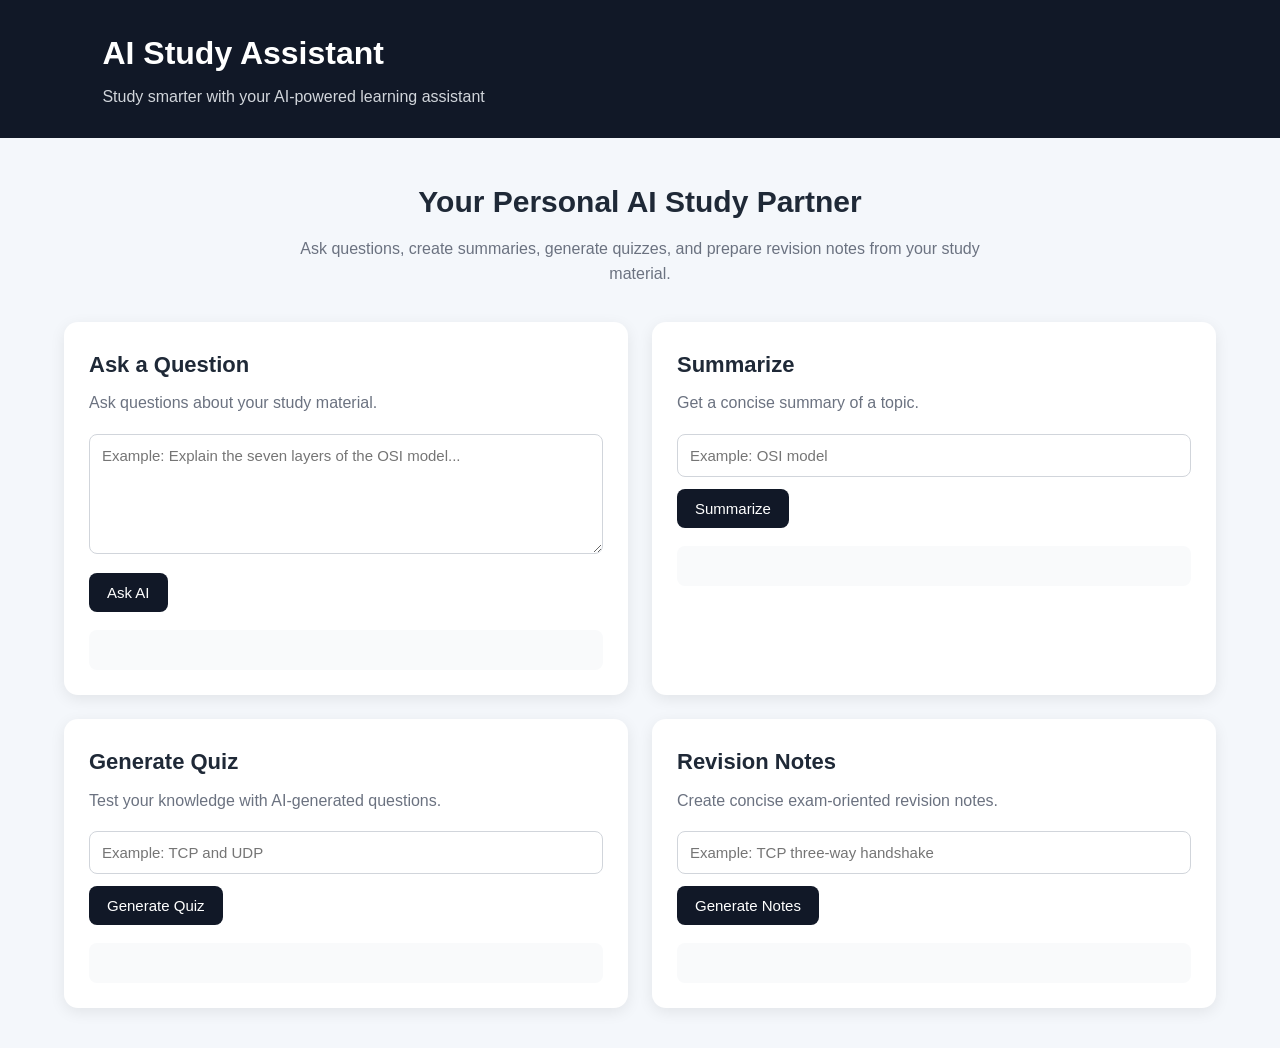
==== frontend/index.html @ f407ad44 "Improved project by giving it a frontend and improving quiz retrieval for combined topics" ====
<!DOCTYPE html>
<html lang="en">
<head>
    <meta charset="UTF-8">
    <meta name="viewport" content="width=device-width, initial-scale=1.0">
    <title>AI Study Assistant</title>
    <link rel="stylesheet" href="style.css">
</head>
<body>

    <header class="header">
        <div>
            <h1>AI Study Assistant</h1>
            <p>Study smarter with your AI-powered learning assistant</p>
        </div>
    </header>

    <main class="container">

        <section class="hero">
            <h2>Your Personal AI Study Partner</h2>
            <p>
                Ask questions, create summaries, generate quizzes,
                and prepare revision notes from your study material.
            </p>
        </section>

        <section class="tools">

            <div class="card">
                <h3>Ask a Question</h3>
                <p>Ask questions about your study material.</p>

                <textarea
                    id="question"
                    placeholder="Example: Explain the seven layers of the OSI model..."
                ></textarea>

                <button onclick="askQuestion()">Ask AI</button>

                <div id="answer" class="result"></div>
            </div>

            <div class="card">
                <h3>Summarize</h3>
                <p>Get a concise summary of a topic.</p>

                <input
                    id="summaryTopic"
                    type="text"
                    placeholder="Example: OSI model"
                >

                <button onclick="summarizeTopic()">Summarize</button>

                <div id="summary" class="result"></div>
            </div>

            <div class="card">
                <h3>Generate Quiz</h3>
                <p>Test your knowledge with AI-generated questions.</p>

                <input
                    id="quizTopic"
                    type="text"
                    placeholder="Example: TCP and UDP"
                >

                <button onclick="generateQuiz()">Generate Quiz</button>

                <div id="quiz" class="result"></div>
            </div>

            <div class="card">
                <h3>Revision Notes</h3>
                <p>Create concise exam-oriented revision notes.</p>

                <input
                    id="revisionTopic"
                    type="text"
                    placeholder="Example: TCP three-way handshake"
                >

                <button onclick="generateRevisionNotes()">
                    Generate Notes
                </button>

                <div id="revision" class="result"></div>
            </div>

        </section>

    </main>

    <script src="script.js"></script>
</body>
</html>
---- frontend/style.css ----
* {
    box-sizing: border-box;
    margin: 0;
    padding: 0;
}

body {
    font-family: Arial, sans-serif;
    background: #f4f7fb;
    color: #1f2937;
    line-height: 1.6;
}

.header {
    background: #111827;
    color: white;
    padding: 28px 8%;
}

.header h1 {
    font-size: 32px;
    margin-bottom: 5px;
}

.header p {
    color: #d1d5db;
}

.container {
    width: 90%;
    max-width: 1200px;
    margin: 40px auto;
}

.hero {
    text-align: center;
    margin-bottom: 35px;
}

.hero h2 {
    font-size: 30px;
    margin-bottom: 10px;
}

.hero p {
    max-width: 700px;
    margin: auto;
    color: #6b7280;
}

.tools {
    display: grid;
    grid-template-columns: repeat(2, 1fr);
    gap: 24px;
}

.card {
    background: white;
    border-radius: 14px;
    padding: 25px;
    box-shadow: 0 4px 15px rgba(0, 0, 0, 0.08);
}

.card h3 {
    font-size: 22px;
    margin-bottom: 8px;
}

.card p {
    color: #6b7280;
    margin-bottom: 18px;
}

textarea,
input {
    width: 100%;
    padding: 12px;
    border: 1px solid #d1d5db;
    border-radius: 8px;
    font-size: 15px;
    margin-bottom: 12px;
    font-family: inherit;
}

textarea {
    min-height: 120px;
    resize: vertical;
}

button {
    background: #111827;
    color: white;
    border: none;
    padding: 11px 18px;
    border-radius: 8px;
    cursor: pointer;
    font-size: 15px;
}

button:hover {
    background: #374151;
}

.result {
    margin-top: 18px;
    padding: 15px;
    background: #f9fafb;
    border-radius: 8px;
    white-space: pre-wrap;
    min-height: 40px;
}

@media (max-width: 768px) {
    .tools {
        grid-template-columns: 1fr;
    }

    .header {
        padding: 25px 5%;
    }

    .container {
        width: 92%;
    }
}
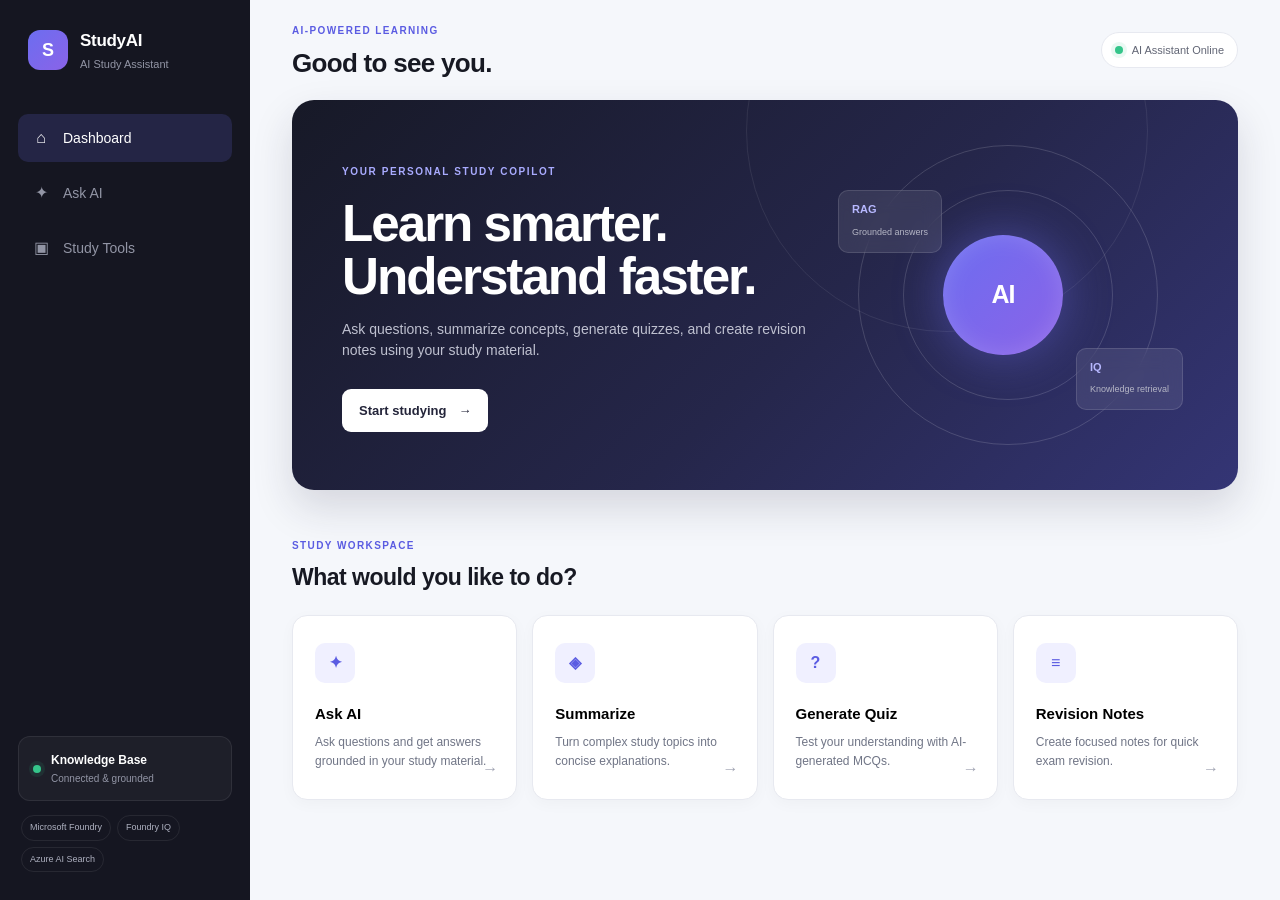
==== commit 9a93ddcb: "Redesign frontend study assistant dashboard" ====
--- a/frontend/index.html
+++ b/frontend/index.html
@@ -3,95 +3,434 @@
 <head>
     <meta charset="UTF-8">
     <meta name="viewport" content="width=device-width, initial-scale=1.0">
-    <title>AI Study Assistant</title>
+
+    <title>StudyAI — AI Study Assistant</title>
+
     <link rel="stylesheet" href="style.css">
 </head>
+
 <body>
 
-    <header class="header">
-        <div>
-            <h1>AI Study Assistant</h1>
-            <p>Study smarter with your AI-powered learning assistant</p>
-        </div>
-    </header>
-
-    <main class="container">
-
-        <section class="hero">
-            <h2>Your Personal AI Study Partner</h2>
-            <p>
-                Ask questions, create summaries, generate quizzes,
-                and prepare revision notes from your study material.
-            </p>
-        </section>
-
-        <section class="tools">
-
-            <div class="card">
-                <h3>Ask a Question</h3>
-                <p>Ask questions about your study material.</p>
-
-                <textarea
-                    id="question"
-                    placeholder="Example: Explain the seven layers of the OSI model..."
-                ></textarea>
-
-                <button onclick="askQuestion()">Ask AI</button>
-
-                <div id="answer" class="result"></div>
+    <div class="app">
+
+        <aside class="sidebar">
+
+            <div class="brand">
+                <div class="brand-icon">S</div>
+
+                <div>
+                    <h1>StudyAI</h1>
+                    <span>AI Study Assistant</span>
+                </div>
             </div>
 
-            <div class="card">
-                <h3>Summarize</h3>
-                <p>Get a concise summary of a topic.</p>
-
-                <input
-                    id="summaryTopic"
-                    type="text"
-                    placeholder="Example: OSI model"
-                >
-
-                <button onclick="summarizeTopic()">Summarize</button>
-
-                <div id="summary" class="result"></div>
+            <nav class="nav">
+
+                <button class="nav-item active" onclick="showSection('dashboard')">
+                    <span>⌂</span>
+                    Dashboard
+                </button>
+
+                <button class="nav-item" onclick="showSection('ask')">
+                    <span>✦</span>
+                    Ask AI
+                </button>
+
+                <button class="nav-item" onclick="showSection('tools')">
+                    <span>▣</span>
+                    Study Tools
+                </button>
+
+            </nav>
+
+            <div class="sidebar-bottom">
+
+                <div class="grounding-card">
+                    <div class="status-dot"></div>
+
+                    <div>
+                        <strong>Knowledge Base</strong>
+                        <span>Connected & grounded</span>
+                    </div>
+                </div>
+
+                <div class="tech-stack">
+                    <span>Microsoft Foundry</span>
+                    <span>Foundry IQ</span>
+                    <span>Azure AI Search</span>
+                </div>
+
             </div>
 
-            <div class="card">
-                <h3>Generate Quiz</h3>
-                <p>Test your knowledge with AI-generated questions.</p>
-
-                <input
-                    id="quizTopic"
-                    type="text"
-                    placeholder="Example: TCP and UDP"
-                >
-
-                <button onclick="generateQuiz()">Generate Quiz</button>
-
-                <div id="quiz" class="result"></div>
-            </div>
-
-            <div class="card">
-                <h3>Revision Notes</h3>
-                <p>Create concise exam-oriented revision notes.</p>
-
-                <input
-                    id="revisionTopic"
-                    type="text"
-                    placeholder="Example: TCP three-way handshake"
-                >
-
-                <button onclick="generateRevisionNotes()">
-                    Generate Notes
-                </button>
-
-                <div id="revision" class="result"></div>
-            </div>
-
-        </section>
-
-    </main>
+        </aside>
+
+
+        <main class="main">
+
+            <header class="topbar">
+
+                <div>
+                    <span class="eyebrow">AI-POWERED LEARNING</span>
+                    <h2 id="pageTitle">Good to see you.</h2>
+                </div>
+
+                <div class="topbar-badge">
+                    <span class="status-dot"></span>
+                    AI Assistant Online
+                </div>
+
+            </header>
+
+
+            <section id="dashboard" class="section active-section">
+
+                <div class="hero-card">
+
+                    <div class="hero-content">
+
+                        <span class="hero-label">YOUR PERSONAL STUDY COPILOT</span>
+
+                        <h2>
+                            Learn smarter.<br>
+                            Understand faster.
+                        </h2>
+
+                        <p>
+                            Ask questions, summarize concepts, generate quizzes,
+                            and create revision notes using your study material.
+                        </p>
+
+                        <button class="primary-button" onclick="showSection('ask')">
+                            Start studying
+                            <span>→</span>
+                        </button>
+
+                    </div>
+
+                    <div class="hero-visual">
+
+                        <div class="orbit orbit-one"></div>
+                        <div class="orbit orbit-two"></div>
+
+                        <div class="ai-core">
+                            <span>AI</span>
+                        </div>
+
+                        <div class="floating-card card-one">
+                            <span>RAG</span>
+                            <small>Grounded answers</small>
+                        </div>
+
+                        <div class="floating-card card-two">
+                            <span>IQ</span>
+                            <small>Knowledge retrieval</small>
+                        </div>
+
+                    </div>
+
+                </div>
+
+
+                <div class="section-heading">
+
+                    <div>
+                        <span class="eyebrow">STUDY WORKSPACE</span>
+                        <h3>What would you like to do?</h3>
+                    </div>
+
+                </div>
+
+
+                <div class="feature-grid">
+
+                    <button class="feature-card" onclick="showSection('ask')">
+
+                        <div class="feature-icon">✦</div>
+
+                        <div>
+                            <h3>Ask AI</h3>
+
+                            <p>
+                                Ask questions and get answers grounded
+                                in your study material.
+                            </p>
+                        </div>
+
+                        <span class="feature-arrow">→</span>
+
+                    </button>
+
+
+                    <button class="feature-card" onclick="showSection('tools')">
+
+                        <div class="feature-icon">◈</div>
+
+                        <div>
+                            <h3>Summarize</h3>
+
+                            <p>
+                                Turn complex study topics into concise
+                                explanations.
+                            </p>
+                        </div>
+
+                        <span class="feature-arrow">→</span>
+
+                    </button>
+
+
+                    <button class="feature-card" onclick="showSection('tools')">
+
+                        <div class="feature-icon">?</div>
+
+                        <div>
+                            <h3>Generate Quiz</h3>
+
+                            <p>
+                                Test your understanding with AI-generated
+                                MCQs.
+                            </p>
+                        </div>
+
+                        <span class="feature-arrow">→</span>
+
+                    </button>
+
+
+                    <button class="feature-card" onclick="showSection('tools')">
+
+                        <div class="feature-icon">≡</div>
+
+                        <div>
+                            <h3>Revision Notes</h3>
+
+                            <p>
+                                Create focused notes for quick exam revision.
+                            </p>
+                        </div>
+
+                        <span class="feature-arrow">→</span>
+
+                    </button>
+
+                </div>
+
+            </section>
+
+
+            <section id="ask" class="section">
+
+                <div class="workspace-header">
+
+                    <div>
+                        <span class="eyebrow">STUDY ASSISTANT</span>
+
+                        <h2>Ask your study assistant</h2>
+
+                        <p>
+                            Ask anything related to the material in your
+                            connected knowledge base.
+                        </p>
+                    </div>
+
+                </div>
+
+
+                <div class="ask-layout">
+
+                    <div class="ask-panel">
+
+                        <label for="question">Your question</label>
+
+                        <textarea
+                            id="question"
+                            placeholder="Example: Explain the three-way handshake in TCP..."
+                        ></textarea>
+
+                        <div class="input-footer">
+
+                            <span>
+                                Answers are grounded in your study material
+                            </span>
+
+                            <button
+                                class="primary-button"
+                                onclick="askQuestion()"
+                            >
+                                Ask AI
+                                <span>→</span>
+                            </button>
+
+                        </div>
+
+                    </div>
+
+
+                    <div class="response-panel">
+
+                        <div class="response-header">
+
+                            <div>
+                                <span class="response-icon">✦</span>
+
+                                <div>
+                                    <strong>AI Response</strong>
+                                    <span>Grounded answer</span>
+                                </div>
+                            </div>
+
+                            <span class="live-indicator">
+                                <span class="status-dot"></span>
+                                Ready
+                            </span>
+
+                        </div>
+
+                        <div id="answer" class="response-content">
+                            <div class="empty-state">
+                                <span>✦</span>
+                                <h3>Your answer will appear here</h3>
+                                <p>
+                                    Ask a question about your study material
+                                    to get started.
+                                </p>
+                            </div>
+                        </div>
+
+                    </div>
+
+                </div>
+
+            </section>
+
+
+            <section id="tools" class="section">
+
+                <div class="workspace-header">
+
+                    <div>
+                        <span class="eyebrow">STUDY TOOLS</span>
+
+                        <h2>Build your study session</h2>
+
+                        <p>
+                            Use AI to simplify, practice, and revise your
+                            course material.
+                        </p>
+                    </div>
+
+                </div>
+
+
+                <div class="tools-grid">
+
+
+                    <div class="tool-panel">
+
+                        <div class="tool-icon">◈</div>
+
+                        <h3>Summarize</h3>
+
+                        <p>
+                            Get a concise explanation of any topic
+                            covered in your study material.
+                        </p>
+
+                        <input
+                            id="summaryTopic"
+                            type="text"
+                            placeholder="Example: OSI model"
+                        >
+
+                        <button
+                            class="secondary-button"
+                            onclick="summarizeTopic()"
+                        >
+                            Generate summary
+                            <span>→</span>
+                        </button>
+
+                        <div id="summary" class="tool-result">
+                            Your summary will appear here.
+                        </div>
+
+                    </div>
+
+
+                    <div class="tool-panel">
+
+                        <div class="tool-icon">?</div>
+
+                        <h3>Generate Quiz</h3>
+
+                        <p>
+                            Create five multiple-choice questions
+                            to test your understanding.
+                        </p>
+
+                        <input
+                            id="quizTopic"
+                            type="text"
+                            placeholder="Example: TCP and UDP"
+                        >
+
+                        <button
+                            class="secondary-button"
+                            onclick="generateQuiz()"
+                        >
+                            Generate quiz
+                            <span>→</span>
+                        </button>
+
+                        <div id="quiz" class="tool-result">
+                            Your quiz will appear here.
+                        </div>
+
+                    </div>
+
+
+                    <div class="tool-panel">
+
+                        <div class="tool-icon">≡</div>
+
+                        <h3>Revision Notes</h3>
+
+                        <p>
+                            Generate concise exam-oriented notes
+                            for quick revision.
+                        </p>
+
+                        <input
+                            id="revisionTopic"
+                            type="text"
+                            placeholder="Example: TCP three-way handshake"
+                        >
+
+                        <button
+                            class="secondary-button"
+                            onclick="generateRevisionNotes()"
+                        >
+                            Generate notes
+                            <span>→</span>
+                        </button>
+
+                        <div id="revision" class="tool-result">
+                            Your revision notes will appear here.
+                        </div>
+
+                    </div>
+
+
+                </div>
+
+            </section>
+
+        </main>
+
+    </div>
+
 
     <script src="script.js"></script>
+
 </body>
 </html>
--- a/frontend/style.css
+++ b/frontend/style.css
@@ -4,122 +4,866 @@
     padding: 0;
 }
 
+:root {
+    --bg: #f5f7fb;
+    --surface: #ffffff;
+    --surface-soft: #f8f9fc;
+    --border: #e7e9f0;
+    --text: #171923;
+    --muted: #707586;
+    --primary: #5b5ce2;
+    --primary-dark: #4748c7;
+    --sidebar: #151621;
+    --sidebar-muted: #9295a5;
+    --success: #35c58a;
+    --shadow: 0 10px 30px rgba(20, 23, 40, 0.07);
+}
+
+html {
+    scroll-behavior: smooth;
+}
+
 body {
-    font-family: Arial, sans-serif;
-    background: #f4f7fb;
-    color: #1f2937;
+    font-family: -apple-system, BlinkMacSystemFont, "Segoe UI", Roboto, Arial, sans-serif;
+    background: var(--bg);
+    color: var(--text);
+    line-height: 1.5;
+}
+
+button,
+input,
+textarea {
+    font: inherit;
+}
+
+button {
+    cursor: pointer;
+}
+
+.app {
+    min-height: 100vh;
+    display: flex;
+}
+
+
+/* =========================
+   SIDEBAR
+========================= */
+
+.sidebar {
+    width: 250px;
+    min-height: 100vh;
+    background: var(--sidebar);
+    color: white;
+    padding: 28px 18px;
+    display: flex;
+    flex-direction: column;
+    position: fixed;
+    left: 0;
+    top: 0;
+    bottom: 0;
+}
+
+.brand {
+    display: flex;
+    align-items: center;
+    gap: 12px;
+    padding: 0 10px;
+    margin-bottom: 42px;
+}
+
+.brand-icon {
+    width: 40px;
+    height: 40px;
+    border-radius: 12px;
+    display: flex;
+    align-items: center;
+    justify-content: center;
+    background: linear-gradient(135deg, #6c6df0, #8a63e8);
+    font-size: 18px;
+    font-weight: 700;
+}
+
+.brand h1 {
+    font-size: 17px;
+    font-weight: 700;
+    letter-spacing: -0.3px;
+}
+
+.brand span {
+    display: block;
+    color: var(--sidebar-muted);
+    font-size: 11px;
+    margin-top: 2px;
+}
+
+.nav {
+    display: flex;
+    flex-direction: column;
+    gap: 7px;
+}
+
+.nav-item {
+    width: 100%;
+    border: none;
+    background: transparent;
+    color: var(--sidebar-muted);
+    padding: 12px 13px;
+    border-radius: 10px;
+    display: flex;
+    align-items: center;
+    gap: 12px;
+    text-align: left;
+    font-size: 14px;
+    transition: 0.2s ease;
+}
+
+.nav-item span {
+    width: 20px;
+    text-align: center;
+    font-size: 16px;
+}
+
+.nav-item:hover {
+    background: rgba(255, 255, 255, 0.06);
+    color: white;
+}
+
+.nav-item.active {
+    background: rgba(104, 105, 232, 0.18);
+    color: white;
+}
+
+.sidebar-bottom {
+    margin-top: auto;
+}
+
+.grounding-card {
+    padding: 14px;
+    border: 1px solid rgba(255, 255, 255, 0.08);
+    background: rgba(255, 255, 255, 0.04);
+    border-radius: 12px;
+    display: flex;
+    align-items: center;
+    gap: 10px;
+}
+
+.grounding-card strong {
+    display: block;
+    font-size: 12px;
+}
+
+.grounding-card span:not(.status-dot) {
+    display: block;
+    color: var(--sidebar-muted);
+    font-size: 10px;
+    margin-top: 2px;
+}
+
+.status-dot {
+    width: 8px;
+    height: 8px;
+    background: var(--success);
+    border-radius: 50%;
+    display: inline-block;
+    flex-shrink: 0;
+    box-shadow: 0 0 0 4px rgba(53, 197, 138, 0.1);
+}
+
+.tech-stack {
+    display: flex;
+    flex-wrap: wrap;
+    gap: 6px;
+    margin-top: 14px;
+    padding: 0 3px;
+}
+
+.tech-stack span {
+    color: #aeb1c0;
+    border: 1px solid rgba(255, 255, 255, 0.08);
+    border-radius: 20px;
+    padding: 5px 8px;
+    font-size: 9px;
+}
+
+
+/* =========================
+   MAIN
+========================= */
+
+.main {
+    width: calc(100% - 250px);
+    margin-left: 250px;
+    min-height: 100vh;
+    padding: 0 42px 50px;
+}
+
+.topbar {
+    min-height: 100px;
+    display: flex;
+    align-items: center;
+    justify-content: space-between;
+    gap: 20px;
+}
+
+.topbar h2 {
+    font-size: 26px;
+    letter-spacing: -0.7px;
+    margin-top: 3px;
+}
+
+.eyebrow {
+    color: var(--primary);
+    font-size: 10px;
+    font-weight: 700;
+    letter-spacing: 1.4px;
+}
+
+.topbar-badge {
+    display: flex;
+    align-items: center;
+    gap: 9px;
+    background: white;
+    border: 1px solid var(--border);
+    border-radius: 30px;
+    padding: 9px 13px;
+    font-size: 11px;
+    color: #626675;
+}
+
+
+/* =========================
+   SECTIONS
+========================= */
+
+.section {
+    display: none;
+}
+
+.active-section {
+    display: block;
+}
+
+
+/* =========================
+   HERO
+========================= */
+
+.hero-card {
+    min-height: 390px;
+    background: linear-gradient(135deg, #171927 0%, #25264a 55%, #343575 100%);
+    border-radius: 22px;
+    color: white;
+    padding: 50px;
+    display: flex;
+    align-items: center;
+    justify-content: space-between;
+    overflow: hidden;
+    position: relative;
+    box-shadow: 0 18px 40px rgba(31, 32, 61, 0.15);
+}
+
+.hero-card::before {
+    content: "";
+    position: absolute;
+    width: 400px;
+    height: 400px;
+    border: 1px solid rgba(255, 255, 255, 0.08);
+    border-radius: 50%;
+    right: 90px;
+    top: -170px;
+}
+
+.hero-content {
+    max-width: 550px;
+    position: relative;
+    z-index: 2;
+}
+
+.hero-label {
+    color: #a9abff;
+    font-size: 10px;
+    font-weight: 700;
+    letter-spacing: 1.6px;
+}
+
+.hero-content h2 {
+    font-size: clamp(36px, 4vw, 55px);
+    line-height: 1.04;
+    letter-spacing: -2px;
+    margin: 15px 0;
+}
+
+.hero-content p {
+    color: #bfc1d0;
+    font-size: 14px;
+    max-width: 500px;
+    margin-bottom: 28px;
+}
+
+.primary-button {
+    border: none;
+    background: white;
+    color: #24253a;
+    padding: 12px 17px;
+    border-radius: 9px;
+    font-size: 13px;
+    font-weight: 600;
+    display: inline-flex;
+    align-items: center;
+    gap: 12px;
+    transition: 0.2s ease;
+}
+
+.primary-button:hover {
+    transform: translateY(-2px);
+    box-shadow: 0 8px 20px rgba(0, 0, 0, 0.15);
+}
+
+.hero-visual {
+    width: 360px;
+    height: 280px;
+    position: relative;
+    flex-shrink: 0;
+}
+
+.ai-core {
+    width: 120px;
+    height: 120px;
+    border-radius: 50%;
+    background: linear-gradient(135deg, #6c6df0, #8b63e8);
+    display: flex;
+    align-items: center;
+    justify-content: center;
+    position: absolute;
+    top: 80px;
+    left: 115px;
+    box-shadow:
+        0 0 50px rgba(111, 110, 241, 0.45),
+        inset 0 0 25px rgba(255, 255, 255, 0.15);
+    z-index: 2;
+}
+
+.ai-core span {
+    font-size: 25px;
+    font-weight: 800;
+    letter-spacing: -1px;
+}
+
+.orbit {
+    position: absolute;
+    border: 1px solid rgba(255, 255, 255, 0.15);
+    border-radius: 50%;
+    left: 50%;
+    top: 50%;
+    transform: translate(-50%, -50%);
+}
+
+.orbit-one {
+    width: 210px;
+    height: 210px;
+}
+
+.orbit-two {
+    width: 300px;
+    height: 300px;
+}
+
+.floating-card {
+    position: absolute;
+    background: rgba(255, 255, 255, 0.09);
+    border: 1px solid rgba(255, 255, 255, 0.12);
+    backdrop-filter: blur(10px);
+    border-radius: 10px;
+    padding: 10px 13px;
+    z-index: 3;
+}
+
+.floating-card span {
+    display: block;
+    color: #b7b8ff;
+    font-size: 11px;
+    font-weight: 700;
+}
+
+.floating-card small {
+    color: #b5b6c5;
+    font-size: 9px;
+}
+
+.card-one {
+    top: 35px;
+    left: 10px;
+}
+
+.card-two {
+    bottom: 25px;
+    right: 5px;
+}
+
+
+/* =========================
+   SECTION HEADINGS
+========================= */
+
+.section-heading {
+    margin: 42px 0 20px;
+}
+
+.section-heading h3 {
+    font-size: 23px;
+    margin-top: 4px;
+    letter-spacing: -0.5px;
+}
+
+
+/* =========================
+   FEATURE CARDS
+========================= */
+
+.feature-grid {
+    display: grid;
+    grid-template-columns: repeat(4, 1fr);
+    gap: 15px;
+}
+
+.feature-card {
+    position: relative;
+    border: 1px solid var(--border);
+    background: var(--surface);
+    border-radius: 15px;
+    padding: 22px;
+    text-align: left;
+    min-height: 185px;
+    box-shadow: 0 4px 15px rgba(20, 23, 40, 0.03);
+    transition: 0.2s ease;
+}
+
+.feature-card:hover {
+    transform: translateY(-3px);
+    box-shadow: var(--shadow);
+    border-color: #d8d9ee;
+}
+
+.feature-icon,
+.tool-icon {
+    width: 40px;
+    height: 40px;
+    border-radius: 10px;
+    background: #f0f0ff;
+    color: var(--primary);
+    display: flex;
+    align-items: center;
+    justify-content: center;
+    font-weight: 700;
+    margin-bottom: 20px;
+}
+
+.feature-card h3 {
+    font-size: 15px;
+    margin-bottom: 7px;
+}
+
+.feature-card p {
+    color: var(--muted);
+    font-size: 12px;
     line-height: 1.6;
 }
 
-.header {
-    background: #111827;
-    color: white;
-    padding: 28px 8%;
-}
-
-.header h1 {
-    font-size: 32px;
-    margin-bottom: 5px;
-}
-
-.header p {
-    color: #d1d5db;
-}
-
-.container {
-    width: 90%;
-    max-width: 1200px;
-    margin: 40px auto;
-}
-
-.hero {
-    text-align: center;
-    margin-bottom: 35px;
-}
-
-.hero h2 {
+.feature-arrow {
+    position: absolute;
+    right: 18px;
+    bottom: 18px;
+    color: #a0a3b2;
+}
+
+
+/* =========================
+   WORKSPACE
+========================= */
+
+.workspace-header {
+    margin: 25px 0 25px;
+}
+
+.workspace-header h2 {
     font-size: 30px;
+    letter-spacing: -0.8px;
+    margin: 5px 0;
+}
+
+.workspace-header p {
+    color: var(--muted);
+    font-size: 13px;
+}
+
+.ask-layout {
+    display: grid;
+    grid-template-columns: 0.9fr 1.1fr;
+    gap: 20px;
+}
+
+.ask-panel,
+.response-panel,
+.tool-panel {
+    background: var(--surface);
+    border: 1px solid var(--border);
+    border-radius: 16px;
+    padding: 25px;
+    box-shadow: 0 4px 15px rgba(20, 23, 40, 0.03);
+}
+
+.ask-panel label {
+    display: block;
+    font-size: 13px;
+    font-weight: 600;
     margin-bottom: 10px;
-}
-
-.hero p {
-    max-width: 700px;
-    margin: auto;
-    color: #6b7280;
-}
-
-.tools {
-    display: grid;
-    grid-template-columns: repeat(2, 1fr);
-    gap: 24px;
-}
-
-.card {
-    background: white;
-    border-radius: 14px;
-    padding: 25px;
-    box-shadow: 0 4px 15px rgba(0, 0, 0, 0.08);
-}
-
-.card h3 {
-    font-size: 22px;
-    margin-bottom: 8px;
-}
-
-.card p {
-    color: #6b7280;
-    margin-bottom: 18px;
 }
 
 textarea,
 input {
     width: 100%;
-    padding: 12px;
-    border: 1px solid #d1d5db;
-    border-radius: 8px;
-    font-size: 15px;
-    margin-bottom: 12px;
-    font-family: inherit;
+    border: 1px solid var(--border);
+    background: var(--surface-soft);
+    border-radius: 10px;
+    padding: 13px;
+    color: var(--text);
+    outline: none;
+    transition: 0.2s ease;
+}
+
+textarea:focus,
+input:focus {
+    border-color: #aaaaf0;
+    box-shadow: 0 0 0 3px rgba(91, 92, 226, 0.08);
 }
 
 textarea {
-    min-height: 120px;
+    min-height: 220px;
     resize: vertical;
 }
 
-button {
-    background: #111827;
+input {
+    margin-top: 5px;
+    margin-bottom: 13px;
+    font-size: 13px;
+}
+
+textarea::placeholder,
+input::placeholder {
+    color: #a5a8b4;
+}
+
+.input-footer {
+    margin-top: 15px;
+    display: flex;
+    align-items: center;
+    justify-content: space-between;
+    gap: 15px;
+}
+
+.input-footer > span {
+    color: var(--muted);
+    font-size: 10px;
+}
+
+.input-footer .primary-button {
+    background: var(--primary);
     color: white;
-    border: none;
-    padding: 11px 18px;
-    border-radius: 8px;
-    cursor: pointer;
-    font-size: 15px;
-}
-
-button:hover {
-    background: #374151;
-}
-
-.result {
+}
+
+.input-footer .primary-button:hover {
+    background: var(--primary-dark);
+}
+
+.response-panel {
+    min-height: 320px;
+    padding: 0;
+    overflow: hidden;
+}
+
+.response-header {
+    padding: 17px 20px;
+    border-bottom: 1px solid var(--border);
+    display: flex;
+    align-items: center;
+    justify-content: space-between;
+}
+
+.response-header > div {
+    display: flex;
+    align-items: center;
+    gap: 10px;
+}
+
+.response-icon {
+    width: 32px;
+    height: 32px;
+    border-radius: 9px;
+    background: #f0f0ff;
+    color: var(--primary);
+    display: flex;
+    align-items: center;
+    justify-content: center;
+}
+
+.response-header strong {
+    display: block;
+    font-size: 12px;
+}
+
+.response-header div div span {
+    display: block;
+    color: var(--muted);
+    font-size: 9px;
+    margin-top: 2px;
+}
+
+.live-indicator {
+    color: #777a88;
+    font-size: 10px;
+    display: flex;
+    align-items: center;
+    gap: 7px;
+}
+
+.response-content {
+    padding: 25px;
+    min-height: 260px;
+    white-space: pre-wrap;
+    font-size: 13px;
+    line-height: 1.7;
+}
+
+.empty-state {
+    min-height: 220px;
+    display: flex;
+    flex-direction: column;
+    align-items: center;
+    justify-content: center;
+    text-align: center;
+    color: var(--muted);
+}
+
+.empty-state > span {
+    width: 48px;
+    height: 48px;
+    border-radius: 14px;
+    background: #f0f0ff;
+    color: var(--primary);
+    display: flex;
+    align-items: center;
+    justify-content: center;
+    margin-bottom: 15px;
+    font-size: 20px;
+}
+
+.empty-state h3 {
+    font-size: 14px;
+    color: #444654;
+    margin-bottom: 5px;
+}
+
+.empty-state p {
+    font-size: 11px;
+}
+
+
+/* =========================
+   TOOLS
+========================= */
+
+.tools-grid {
+    display: grid;
+    grid-template-columns: repeat(3, 1fr);
+    gap: 18px;
+}
+
+.tool-panel {
+    min-height: 440px;
+    display: flex;
+    flex-direction: column;
+}
+
+.tool-icon {
+    margin-bottom: 16px;
+}
+
+.tool-panel h3 {
+    font-size: 18px;
+    margin-bottom: 7px;
+}
+
+.tool-panel > p {
+    color: var(--muted);
+    font-size: 12px;
+    line-height: 1.6;
+    min-height: 58px;
+    margin-bottom: 18px;
+}
+
+.secondary-button {
+    border: 1px solid #dfe0ea;
+    background: white;
+    color: #343642;
+    padding: 11px 14px;
+    border-radius: 9px;
+    font-size: 12px;
+    font-weight: 600;
+    display: flex;
+    align-items: center;
+    justify-content: space-between;
+    transition: 0.2s ease;
+}
+
+.secondary-button:hover {
+    background: #f6f6ff;
+    border-color: #c9c9ee;
+    color: var(--primary);
+}
+
+.tool-result {
     margin-top: 18px;
-    padding: 15px;
-    background: #f9fafb;
-    border-radius: 8px;
+    padding: 14px;
+    border-radius: 10px;
+    background: var(--surface-soft);
+    border: 1px solid #eef0f5;
+    color: #555867;
+    font-size: 11px;
+    line-height: 1.7;
     white-space: pre-wrap;
-    min-height: 40px;
-}
-
-@media (max-width: 768px) {
-    .tools {
+    overflow-y: auto;
+    max-height: 280px;
+    flex: 1;
+}
+
+
+/* =========================
+   RESPONSIVE
+========================= */
+
+@media (max-width: 1100px) {
+    .feature-grid {
+        grid-template-columns: repeat(2, 1fr);
+    }
+
+    .tools-grid {
         grid-template-columns: 1fr;
     }
 
-    .header {
-        padding: 25px 5%;
-    }
-
-    .container {
-        width: 92%;
+    .tool-panel {
+        min-height: auto;
+    }
+
+    .hero-visual {
+        transform: scale(0.8);
+        margin-right: -30px;
+    }
+}
+
+@media (max-width: 850px) {
+    .sidebar {
+        width: 75px;
+        padding: 22px 10px;
+    }
+
+    .brand {
+        justify-content: center;
+        padding: 0;
+    }
+
+    .brand > div:last-child,
+    .nav-item:not(.active) {
+        font-size: 0;
+    }
+
+    .brand > div:last-child,
+    .grounding-card div:not(.status-dot),
+    .tech-stack {
+        display: none;
+    }
+
+    .nav-item {
+        justify-content: center;
+        padding: 13px;
+    }
+
+    .nav-item span {
+        font-size: 17px;
+    }
+
+    .main {
+        width: calc(100% - 75px);
+        margin-left: 75px;
+        padding: 0 25px 40px;
+    }
+
+    .ask-layout {
+        grid-template-columns: 1fr;
+    }
+
+    .hero-card {
+        padding: 35px;
+    }
+
+    .hero-visual {
+        display: none;
+    }
+}
+
+@media (max-width: 600px) {
+    .sidebar {
+        display: none;
+    }
+
+    .main {
+        width: 100%;
+        margin-left: 0;
+        padding: 0 16px 30px;
+    }
+
+    .topbar {
+        min-height: 85px;
+    }
+
+    .topbar h2 {
+        font-size: 21px;
+    }
+
+    .topbar-badge {
+        display: none;
+    }
+
+    .hero-card {
+        min-height: auto;
+        padding: 30px 25px;
+        border-radius: 18px;
+    }
+
+    .hero-content h2 {
+        font-size: 38px;
+    }
+
+    .feature-grid {
+        grid-template-columns: 1fr;
+    }
+
+    .workspace-header h2 {
+        font-size: 25px;
+    }
+
+    .input-footer {
+        align-items: stretch;
+        flex-direction: column;
+    }
+
+    .input-footer .primary-button {
+        justify-content: center;
+    }
+
+    .ask-panel,
+    .response-panel,
+    .tool-panel {
+        padding: 20px;
     }
 }
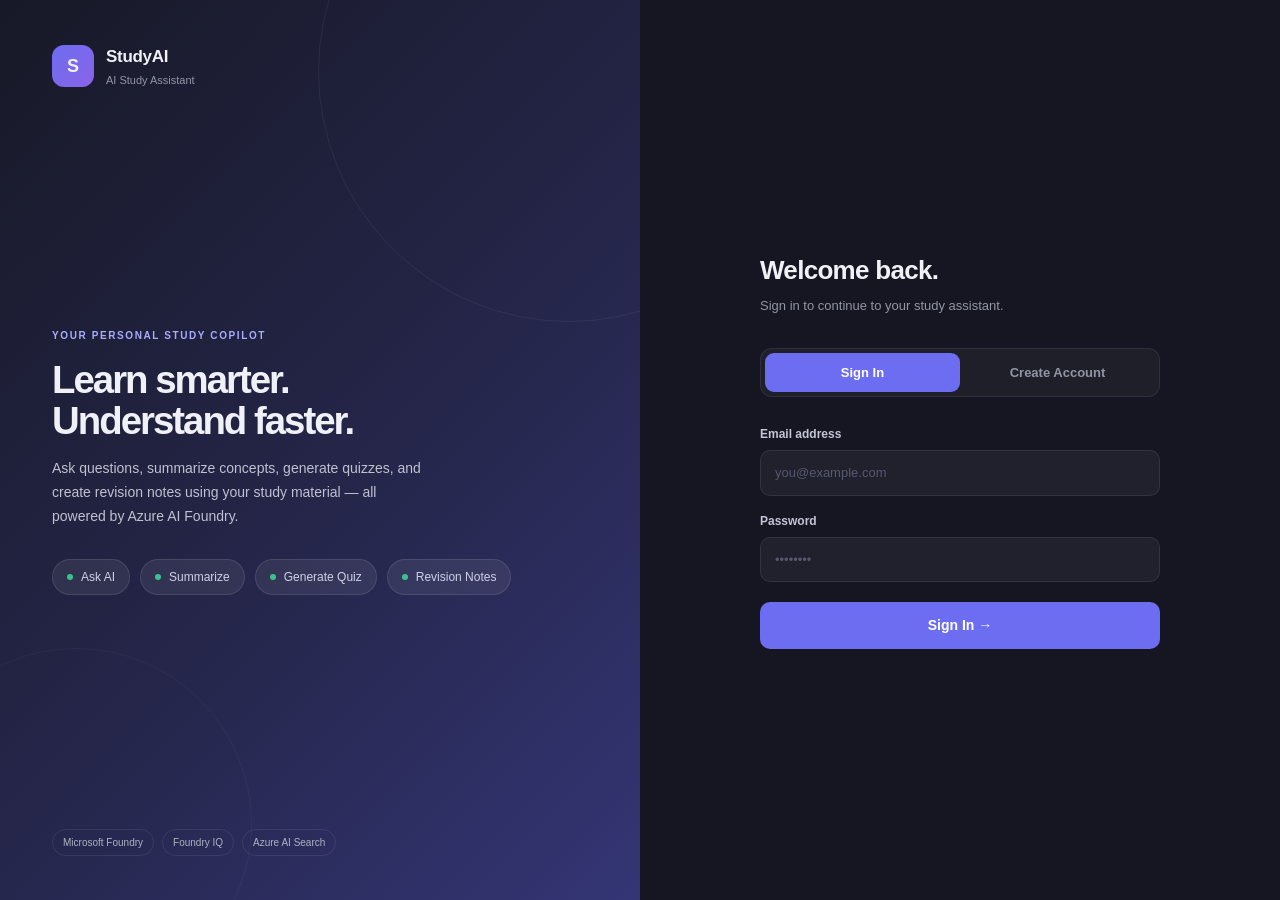
==== commit 95cdc448: "feat: add JWT authentication with login and signup Backend: - Added SQLite database with User model " ====
--- a/frontend/index.html
+++ b/frontend/index.html
@@ -58,6 +58,15 @@
                     <span>Microsoft Foundry</span>
                     <span>Foundry IQ</span>
                     <span>Azure AI Search</span>
+                </div>
+
+                <div class="user-card">
+                    <div class="user-avatar" id="userAvatar">U</div>
+                    <div class="user-info">
+                        <strong id="sidebarUserName"></strong>
+                        <span id="sidebarUserEmail"></span>
+                    </div>
+                    <button class="logout-btn" onclick="logout()" title="Sign out">⎋</button>
                 </div>
 
             </div>
@@ -272,18 +281,30 @@
 
                             <div>
                                 <span class="response-icon">✦</span>
-
+                        
                                 <div>
                                     <strong>AI Response</strong>
-                                    <span>Grounded answer</span>
+                                    <span>Grounded by your study material</span>
                                 </div>
                             </div>
-
-                            <span class="live-indicator">
-                                <span class="status-dot"></span>
-                                Ready
-                            </span>
-
+                        
+                            <div class="response-actions">
+                        
+                                <span class="live-indicator">
+                                    <span class="status-dot"></span>
+                                    Ready
+                                </span>
+                        
+                                <button
+                                    class="copy-button"
+                                    onclick="copyAnswer()"
+                                    title="Copy response"
+                                >
+                                    Copy
+                                </button>
+                        
+                            </div>
+                        
                         </div>
 
                         <div id="answer" class="response-content">
@@ -431,6 +452,11 @@
 
 
     <script src="script.js"></script>
+    <script>
+        const _name = localStorage.getItem("studyai_name");
+        const _avatar = document.getElementById("userAvatar");
+        if (_name && _avatar) _avatar.textContent = _name.charAt(0).toUpperCase();
+    </script>
 
 </body>
 </html>
--- a/frontend/style.css
+++ b/frontend/style.css
@@ -576,6 +576,11 @@
     background: var(--primary-dark);
 }
 
+
+/* =========================
+   AI RESPONSE PANEL
+========================= */
+
 .response-panel {
     min-height: 320px;
     padding: 0;
@@ -588,9 +593,10 @@
     display: flex;
     align-items: center;
     justify-content: space-between;
-}
-
-.response-header > div {
+    gap: 15px;
+}
+
+.response-header > div:first-child {
     display: flex;
     align-items: center;
     gap: 10px;
@@ -619,6 +625,12 @@
     margin-top: 2px;
 }
 
+.response-actions {
+    display: flex;
+    align-items: center;
+    gap: 12px;
+}
+
 .live-indicator {
     color: #777a88;
     font-size: 10px;
@@ -627,12 +639,63 @@
     gap: 7px;
 }
 
+.copy-button {
+    border: 1px solid var(--border);
+    background: white;
+    color: #626575;
+    padding: 6px 10px;
+    border-radius: 7px;
+    font-size: 10px;
+    cursor: pointer;
+    transition: 0.2s ease;
+}
+
+.copy-button:hover {
+    background: #f6f6ff;
+    border-color: #c9c9ee;
+    color: var(--primary);
+}
+
 .response-content {
     padding: 25px;
     min-height: 260px;
-    white-space: pre-wrap;
     font-size: 13px;
-    line-height: 1.7;
+    line-height: 1.75;
+    color: #454754;
+    overflow-y: auto;
+}
+
+.response-content strong {
+    color: #242631;
+    font-weight: 700;
+}
+
+.response-content h3 {
+    font-size: 16px;
+    color: #292b38;
+    margin: 16px 0 8px;
+}
+
+.response-content h4 {
+    font-size: 14px;
+    color: #353744;
+    margin: 14px 0 6px;
+}
+
+.ai-answer {
+    animation: answerFadeIn 0.25s ease;
+}
+
+@keyframes answerFadeIn {
+    from {
+        opacity: 0;
+        transform: translateY(4px);
+    }
+
+    to {
+        opacity: 1;
+        transform: translateY(0);
+    }
 }
 
 .empty-state {
@@ -670,7 +733,7 @@
 
 
 /* =========================
-   TOOLS
+   STUDY TOOLS
 ========================= */
 
 .tools-grid {
@@ -743,6 +806,7 @@
 ========================= */
 
 @media (max-width: 1100px) {
+
     .feature-grid {
         grid-template-columns: repeat(2, 1fr);
     }
@@ -762,6 +826,7 @@
 }
 
 @media (max-width: 850px) {
+
     .sidebar {
         width: 75px;
         padding: 22px 10px;
@@ -812,6 +877,7 @@
 }
 
 @media (max-width: 600px) {
+
     .sidebar {
         display: none;
     }
@@ -866,4 +932,376 @@
     .tool-panel {
         padding: 20px;
     }
-}+
+    .response-header {
+        align-items: flex-start;
+    }
+
+    .response-actions {
+        flex-direction: column;
+        align-items: flex-end;
+        gap: 7px;
+    }
+}
+
+/* =========================
+   AI RESPONSE ENHANCEMENTS
+========================= */
+
+.ai-response-wrapper {
+    display: flex;
+    flex-direction: column;
+    gap: 18px;
+    animation: responseFadeIn 0.35s ease;
+}
+
+.grounding-indicator {
+    display: flex;
+    align-items: center;
+    gap: 12px;
+    padding: 12px 14px;
+    border: 1px solid rgba(255, 255, 255, 0.08);
+    border-radius: 12px;
+    background: rgba(255, 255, 255, 0.035);
+}
+
+.grounding-icon {
+    display: flex;
+    align-items: center;
+    justify-content: center;
+    width: 34px;
+    height: 34px;
+    border-radius: 9px;
+    background: rgba(255, 255, 255, 0.07);
+    font-size: 16px;
+}
+
+.grounding-indicator strong {
+    display: block;
+    font-size: 13px;
+    margin-bottom: 2px;
+}
+
+.grounding-indicator span {
+    font-size: 11px;
+    opacity: 0.6;
+}
+
+.formatted-response {
+    line-height: 1.75;
+}
+
+.formatted-response p {
+    margin: 0 0 14px;
+}
+
+.formatted-response h3,
+.formatted-response h4 {
+    margin: 20px 0 9px;
+    line-height: 1.3;
+}
+
+.formatted-response h3 {
+    font-size: 18px;
+}
+
+.formatted-response h4 {
+    font-size: 15px;
+}
+
+.formatted-response strong {
+    font-weight: 650;
+}
+
+.formatted-response ul {
+    margin: 8px 0 16px;
+    padding-left: 22px;
+}
+
+.formatted-response li {
+    margin-bottom: 7px;
+    padding-left: 4px;
+}
+
+
+/* =========================
+   AI LOADING
+========================= */
+
+.ai-loading {
+    display: flex;
+    align-items: center;
+    gap: 16px;
+    padding: 28px 10px;
+    animation: responseFadeIn 0.3s ease;
+}
+
+.ai-loading-icon {
+    width: 46px;
+    height: 46px;
+    flex-shrink: 0;
+    display: flex;
+    align-items: center;
+    justify-content: center;
+    border-radius: 14px;
+    background: rgba(255, 255, 255, 0.06);
+    animation: aiPulse 1.8s ease-in-out infinite;
+}
+
+.ai-loading-icon span {
+    font-size: 20px;
+}
+
+.loading-content {
+    display: flex;
+    flex-direction: column;
+    gap: 5px;
+}
+
+.loading-content strong {
+    font-size: 14px;
+}
+
+.loading-content > span {
+    font-size: 12px;
+    opacity: 0.55;
+}
+
+.loading-dots {
+    display: flex;
+    gap: 5px;
+    margin-top: 6px;
+}
+
+.loading-dots span {
+    width: 5px;
+    height: 5px;
+    border-radius: 50%;
+    background: currentColor;
+    opacity: 0.35;
+    animation: loadingDot 1.2s infinite;
+}
+
+.loading-dots span:nth-child(2) {
+    animation-delay: 0.15s;
+}
+
+.loading-dots span:nth-child(3) {
+    animation-delay: 0.3s;
+}
+
+@keyframes loadingDot {
+    0%,
+    60%,
+    100% {
+        transform: translateY(0);
+        opacity: 0.3;
+    }
+
+    30% {
+        transform: translateY(-4px);
+        opacity: 1;
+    }
+}
+
+@keyframes aiPulse {
+    0%,
+    100% {
+        transform: scale(1);
+        opacity: 0.7;
+    }
+
+    50% {
+        transform: scale(1.08);
+        opacity: 1;
+    }
+}
+
+@keyframes responseFadeIn {
+    from {
+        opacity: 0;
+        transform: translateY(5px);
+    }
+
+    to {
+        opacity: 1;
+        transform: translateY(0);
+    }
+}
+
+
+/* =========================
+   ERROR STATE
+========================= */
+
+.ai-error {
+    display: flex;
+    gap: 14px;
+    padding: 20px;
+    border: 1px solid rgba(255, 100, 100, 0.2);
+    border-radius: 14px;
+    background: rgba(255, 80, 80, 0.045);
+    animation: responseFadeIn 0.3s ease;
+}
+
+.error-icon {
+    width: 38px;
+    height: 38px;
+    flex-shrink: 0;
+    display: flex;
+    align-items: center;
+    justify-content: center;
+    border-radius: 10px;
+    background: rgba(255, 80, 80, 0.1);
+}
+
+.error-content {
+    display: flex;
+    flex-direction: column;
+    gap: 5px;
+}
+
+.error-content strong {
+    font-size: 14px;
+}
+
+.error-content span {
+    font-size: 12px;
+    opacity: 0.65;
+    line-height: 1.5;
+}
+
+.retry-button {
+    width: fit-content;
+    margin-top: 8px;
+    padding: 7px 12px;
+    border: 1px solid rgba(255, 255, 255, 0.1);
+    border-radius: 8px;
+    background: rgba(255, 255, 255, 0.05);
+    color: inherit;
+    cursor: pointer;
+    font-size: 12px;
+    transition: 0.2s ease;
+}
+
+.retry-button:hover {
+    background: rgba(255, 255, 255, 0.1);
+}
+
+
+/* =========================
+   TOOL LOADING / ERROR
+========================= */
+
+.tool-loading {
+    display: flex;
+    align-items: center;
+    gap: 9px;
+    opacity: 0.7;
+}
+
+.loader {
+    width: 12px;
+    height: 12px;
+    border: 2px solid currentColor;
+    border-right-color: transparent;
+    border-radius: 50%;
+    animation: spin 0.8s linear infinite;
+}
+
+@keyframes spin {
+    to {
+        transform: rotate(360deg);
+    }
+}
+
+.tool-error {
+    display: flex;
+    flex-direction: column;
+    gap: 5px;
+}
+
+.tool-error strong {
+    font-size: 13px;
+}
+
+.tool-error span {
+    font-size: 12px;
+    opacity: 0.65;
+}
+
+
+/* =========================
+   USER CARD & LOGOUT
+========================= */
+
+.user-card {
+    display: flex;
+    align-items: center;
+    gap: 10px;
+    margin-top: 14px;
+    padding: 10px 12px;
+    border: 1px solid rgba(255, 255, 255, 0.08);
+    background: rgba(255, 255, 255, 0.04);
+    border-radius: 12px;
+}
+
+.user-avatar {
+    width: 32px;
+    height: 32px;
+    border-radius: 50%;
+    background: linear-gradient(135deg, #6c6df0, #8a63e8);
+    display: flex;
+    align-items: center;
+    justify-content: center;
+    font-size: 13px;
+    font-weight: 700;
+    flex-shrink: 0;
+    color: white;
+}
+
+.user-info {
+    flex: 1;
+    min-width: 0;
+}
+
+.user-info strong {
+    display: block;
+    font-size: 12px;
+    font-weight: 600;
+    white-space: nowrap;
+    overflow: hidden;
+    text-overflow: ellipsis;
+}
+
+.user-info span {
+    display: block;
+    color: var(--sidebar-muted);
+    font-size: 10px;
+    margin-top: 1px;
+    white-space: nowrap;
+    overflow: hidden;
+    text-overflow: ellipsis;
+}
+
+.logout-btn {
+    background: transparent;
+    border: 1px solid rgba(255, 255, 255, 0.1);
+    color: var(--sidebar-muted);
+    border-radius: 7px;
+    width: 28px;
+    height: 28px;
+    display: flex;
+    align-items: center;
+    justify-content: center;
+    font-size: 14px;
+    cursor: pointer;
+    flex-shrink: 0;
+    transition: 0.2s ease;
+}
+
+.logout-btn:hover {
+    background: rgba(255, 80, 80, 0.12);
+    border-color: rgba(255, 80, 80, 0.3);
+    color: #ff9a9a;
+}
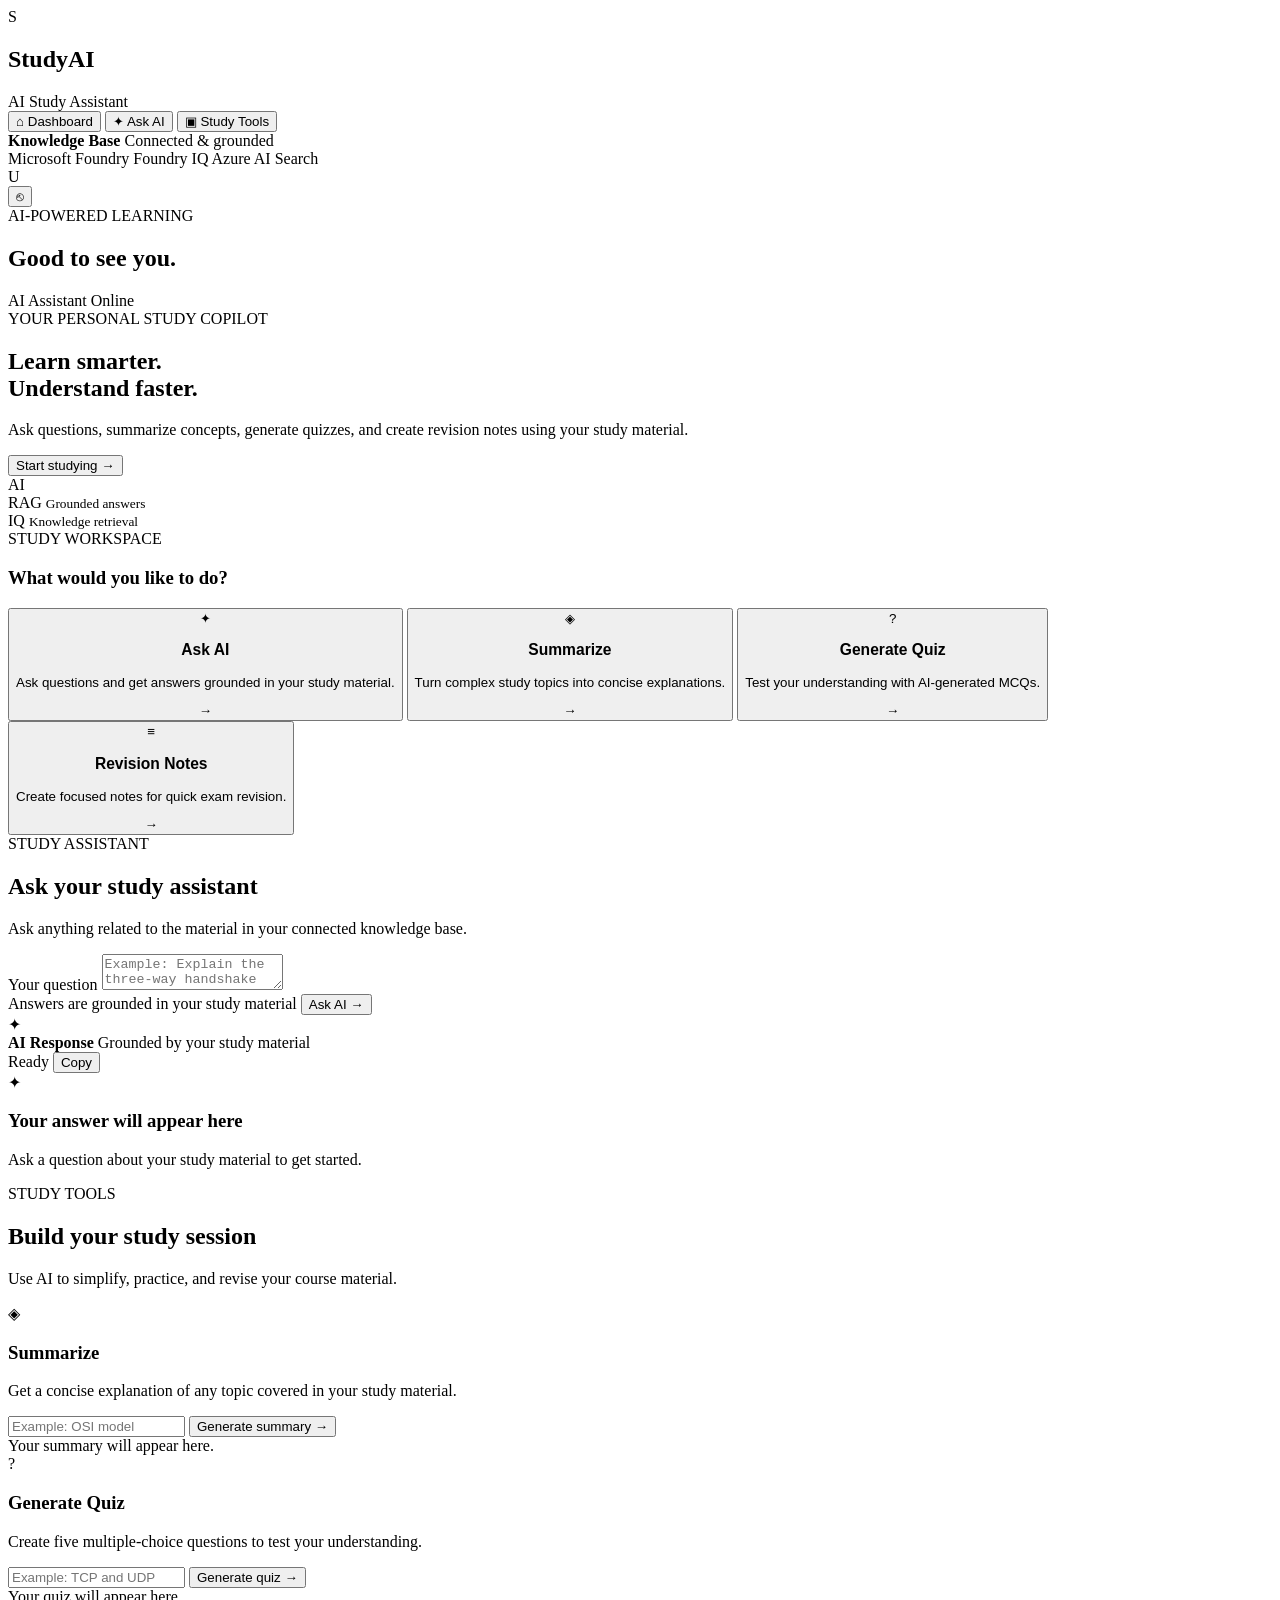
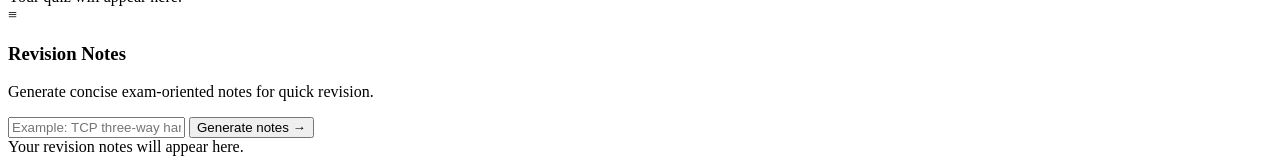
==== commit b1654ce7: "fix: production-ready for Render deployment - Switch from AzureCliCredential to AzureKeyCredential (" ====
--- a/frontend/index.html
+++ b/frontend/index.html
@@ -6,7 +6,7 @@
 
     <title>StudyAI — AI Study Assistant</title>
 
-    <link rel="stylesheet" href="style.css">
+    <link rel="stylesheet" href="/static/style.css">
 </head>
 
 <body>
@@ -451,7 +451,7 @@
     </div>
 
 
-    <script src="script.js"></script>
+    <script src="/static/script.js"></script>
     <script>
         const _name = localStorage.getItem("studyai_name");
         const _avatar = document.getElementById("userAvatar");
